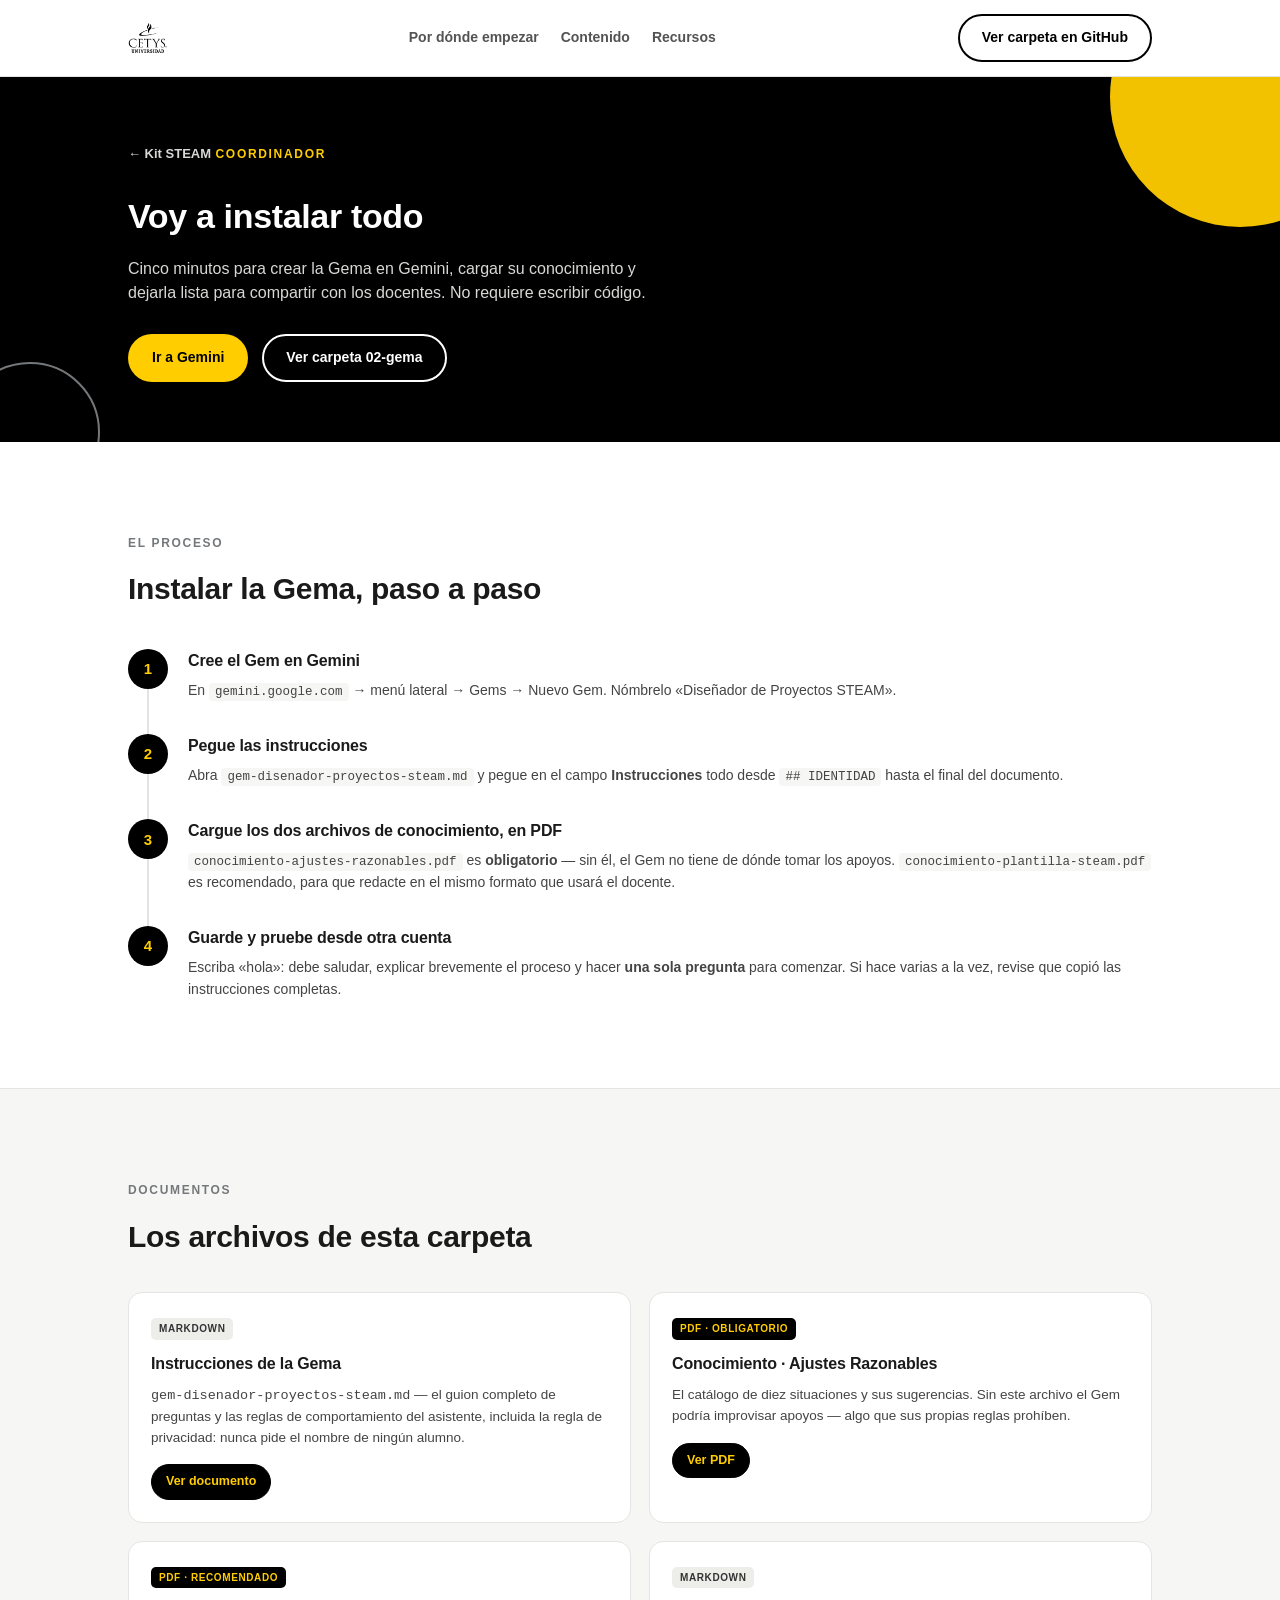
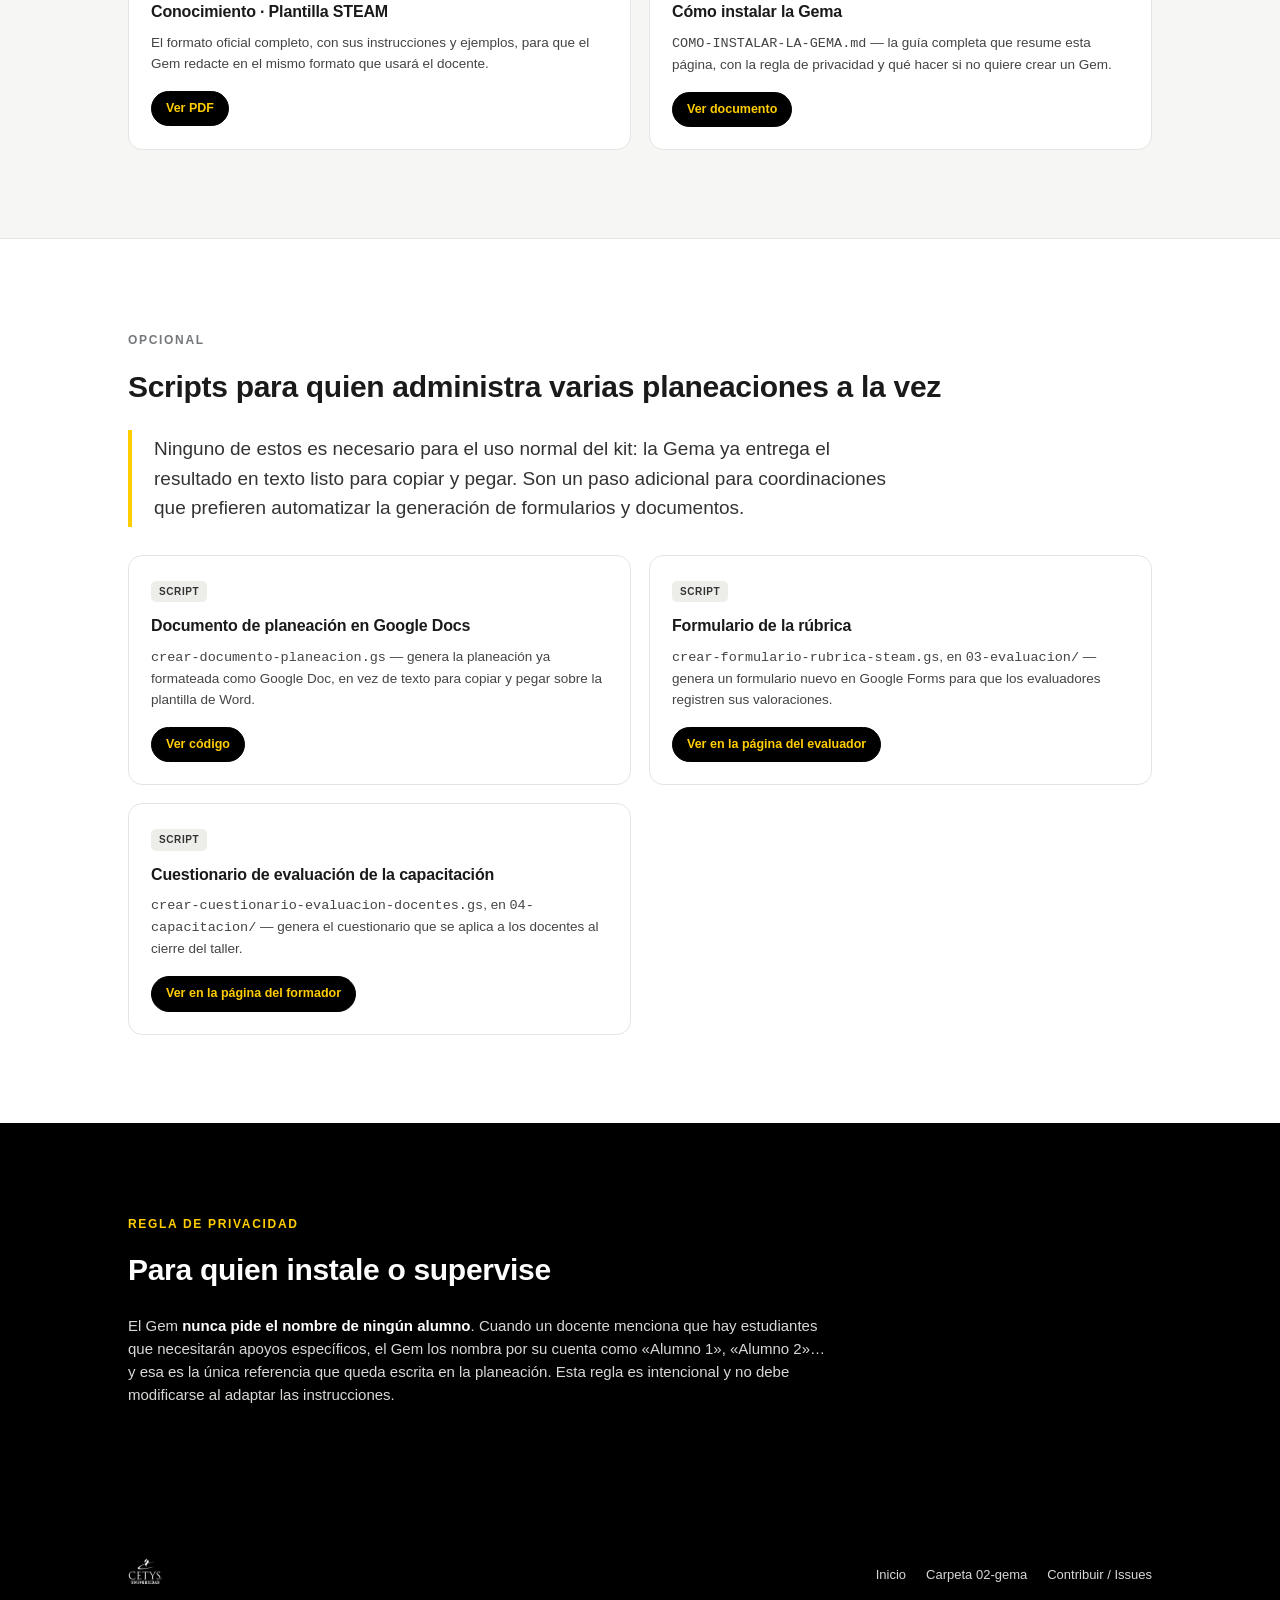
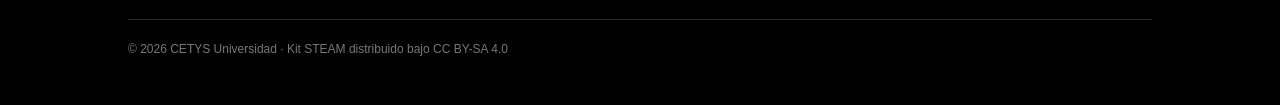
==== docs/coordinador.html @ f5e4ce86 "Se agregan sub carpetas a por rol" ====
<!DOCTYPE html>
<html lang="es">
<head>
<meta charset="UTF-8">
<meta name="viewport" content="width=device-width, initial-scale=1.0">
<title>Coordinador · Kit STEAM · CETYS</title>
<meta name="description" content="Guía detallada para el coordinador: cómo instalar la Gema, cargar su conocimiento y usar los scripts opcionales de Google Apps Script.">
<link rel="stylesheet" href="assets/styles.css">
</head>
<body>

<header class="site-nav">
  <div class="nav-inner">
    <a class="logo-link" href="index.html"><img src="assets/cetys-logotipo-negro.png" alt="CETYS Universidad"></a>
    <nav class="nav-links">
      <a href="index.html#empezar">Por dónde empezar</a>
      <a href="index.html#contenido">Contenido</a>
      <a href="index.html#recursos">Recursos</a>
    </nav>
    <a class="btn btn-outline-black nav-cta" href="https://github.com/eruelas-cetys/steam/tree/main/02-gema" target="_blank" rel="noopener">Ver carpeta en GitHub</a>
  </div>
</header>

<section class="role-hero">
  <div class="circle rc1"></div>
  <div class="circle rc2"></div>
  <div class="wrap role-hero-inner">
    <a class="breadcrumb" href="index.html">← Kit STEAM</a>
    <span class="eyebrow on-black">Coordinador</span>
    <h1>Voy a instalar todo</h1>
    <p class="lead">Cinco minutos para crear la Gema en Gemini, cargar su conocimiento y dejarla lista para compartir con los docentes. No requiere escribir código.</p>
    <div class="hero-ctas">
      <a class="btn btn-yellow" href="https://gemini.google.com" target="_blank" rel="noopener">Ir a Gemini</a>
      <a class="btn btn-outline-white" href="https://github.com/eruelas-cetys/steam/tree/main/02-gema" target="_blank" rel="noopener">Ver carpeta 02-gema</a>
    </div>
  </div>
</section>

<section>
  <div class="wrap">
    <span class="eyebrow">El proceso</span>
    <h2>Instalar la Gema, paso a paso</h2>
    <div class="steps-list">
      <div class="step">
        <div class="num">1</div>
        <div class="content">
          <h3>Cree el Gem en Gemini</h3>
          <p>En <code>gemini.google.com</code> → menú lateral → Gems → Nuevo Gem. Nómbrelo «Diseñador de Proyectos STEAM».</p>
        </div>
      </div>
      <div class="step">
        <div class="num">2</div>
        <div class="content">
          <h3>Pegue las instrucciones</h3>
          <p>Abra <code>gem-disenador-proyectos-steam.md</code> y pegue en el campo <strong>Instrucciones</strong> todo desde <code>## IDENTIDAD</code> hasta el final del documento.</p>
        </div>
      </div>
      <div class="step">
        <div class="num">3</div>
        <div class="content">
          <h3>Cargue los dos archivos de conocimiento, en PDF</h3>
          <p><code>conocimiento-ajustes-razonables.pdf</code> es <strong>obligatorio</strong> — sin él, el Gem no tiene de dónde tomar los apoyos. <code>conocimiento-plantilla-steam.pdf</code> es recomendado, para que redacte en el mismo formato que usará el docente.</p>
        </div>
      </div>
      <div class="step">
        <div class="num">4</div>
        <div class="content">
          <h3>Guarde y pruebe desde otra cuenta</h3>
          <p>Escriba «hola»: debe saludar, explicar brevemente el proceso y hacer <strong>una sola pregunta</strong> para comenzar. Si hace varias a la vez, revise que copió las instrucciones completas.</p>
        </div>
      </div>
    </div>
  </div>
</section>

<section class="fases-section">
  <div class="wrap">
    <span class="eyebrow">Documentos</span>
    <h2>Los archivos de esta carpeta</h2>
    <div class="doc-cards">
      <div class="doc-card">
        <span class="filetag md">MARKDOWN</span>
        <h3>Instrucciones de la Gema</h3>
        <p><code>gem-disenador-proyectos-steam.md</code> — el guion completo de preguntas y las reglas de comportamiento del asistente, incluida la regla de privacidad: nunca pide el nombre de ningún alumno.</p>
        <div class="doc-links">
          <a class="primary" href="https://github.com/eruelas-cetys/steam/blob/main/02-gema/gem-disenador-proyectos-steam.md" target="_blank" rel="noopener">Ver documento</a>
        </div>
      </div>
      <div class="doc-card">
        <span class="filetag pdf">PDF · OBLIGATORIO</span>
        <h3>Conocimiento · Ajustes Razonables</h3>
        <p>El catálogo de diez situaciones y sus sugerencias. Sin este archivo el Gem podría improvisar apoyos — algo que sus propias reglas prohíben.</p>
        <div class="doc-links">
          <a class="primary" href="https://github.com/eruelas-cetys/steam/blob/main/02-gema/conocimiento-ajustes-razonables.pdf" target="_blank" rel="noopener">Ver PDF</a>
        </div>
      </div>
      <div class="doc-card">
        <span class="filetag pdf">PDF · RECOMENDADO</span>
        <h3>Conocimiento · Plantilla STEAM</h3>
        <p>El formato oficial completo, con sus instrucciones y ejemplos, para que el Gem redacte en el mismo formato que usará el docente.</p>
        <div class="doc-links">
          <a class="primary" href="https://github.com/eruelas-cetys/steam/blob/main/02-gema/conocimiento-plantilla-steam.pdf" target="_blank" rel="noopener">Ver PDF</a>
        </div>
      </div>
      <div class="doc-card">
        <span class="filetag md">MARKDOWN</span>
        <h3>Cómo instalar la Gema</h3>
        <p><code>COMO-INSTALAR-LA-GEMA.md</code> — la guía completa que resume esta página, con la regla de privacidad y qué hacer si no quiere crear un Gem.</p>
        <div class="doc-links">
          <a class="primary" href="https://github.com/eruelas-cetys/steam/blob/main/02-gema/COMO-INSTALAR-LA-GEMA.md" target="_blank" rel="noopener">Ver documento</a>
        </div>
      </div>
    </div>
  </div>
</section>

<section>
  <div class="wrap">
    <span class="eyebrow">Opcional</span>
    <h2>Scripts para quien administra varias planeaciones a la vez</h2>
    <p class="callout">Ninguno de estos es necesario para el uso normal del kit: la Gema ya entrega el resultado en texto listo para copiar y pegar. Son un paso adicional para coordinaciones que prefieren automatizar la generación de formularios y documentos.</p>
    <div class="doc-cards" style="margin-top:28px;">
      <div class="doc-card">
        <span class="filetag code">SCRIPT</span>
        <h3>Documento de planeación en Google Docs</h3>
        <p><code>crear-documento-planeacion.gs</code> — genera la planeación ya formateada como Google Doc, en vez de texto para copiar y pegar sobre la plantilla de Word.</p>
        <div class="doc-links">
          <a class="primary" href="https://github.com/eruelas-cetys/steam/blob/main/05-opcional/crear-documento-planeacion.gs" target="_blank" rel="noopener">Ver código</a>
        </div>
      </div>
      <div class="doc-card">
        <span class="filetag code">SCRIPT</span>
        <h3>Formulario de la rúbrica</h3>
        <p><code>crear-formulario-rubrica-steam.gs</code>, en <code>03-evaluacion/</code> — genera un formulario nuevo en Google Forms para que los evaluadores registren sus valoraciones.</p>
        <div class="doc-links">
          <a class="primary" href="evaluador.html">Ver en la página del evaluador</a>
        </div>
      </div>
      <div class="doc-card">
        <span class="filetag code">SCRIPT</span>
        <h3>Cuestionario de evaluación de la capacitación</h3>
        <p><code>crear-cuestionario-evaluacion-docentes.gs</code>, en <code>04-capacitacion/</code> — genera el cuestionario que se aplica a los docentes al cierre del taller.</p>
        <div class="doc-links">
          <a class="primary" href="formador.html">Ver en la página del formador</a>
        </div>
      </div>
    </div>
  </div>
</section>

<section class="recursos">
  <div class="wrap">
    <span class="eyebrow on-black">Regla de privacidad</span>
    <h2>Para quien instale o supervise</h2>
    <p style="max-width:700px; color:#D8D8D6; font-size:15px;">El Gem <strong style="color:#fff;">nunca pide el nombre de ningún alumno</strong>. Cuando un docente menciona que hay estudiantes que necesitarán apoyos específicos, el Gem los nombra por su cuenta como «Alumno 1», «Alumno 2»… y esa es la única referencia que queda escrita en la planeación. Esta regla es intencional y no debe modificarse al adaptar las instrucciones.</p>
  </div>
</section>

<footer>
  <div class="wrap">
    <div class="footer-inner">
      <a class="logo-link" href="index.html"><img src="assets/cetys-logotipo-blanco.png" alt="CETYS Universidad" style="height:26px;"></a>
      <div class="footer-links">
        <a href="index.html">Inicio</a>
        <a href="https://github.com/eruelas-cetys/steam/tree/main/02-gema" target="_blank" rel="noopener">Carpeta 02-gema</a>
        <a href="https://github.com/eruelas-cetys/steam/issues" target="_blank" rel="noopener">Contribuir / Issues</a>
      </div>
    </div>
    <p class="copyright">© 2026 CETYS Universidad · Kit STEAM distribuido bajo CC BY-SA 4.0</p>
  </div>
</footer>

</body>
</html>
---- docs/assets/styles.css ----
:root{
  --black:#000000;
  --grey:#75787B;
  --yellow:#FFCD00;
  --white:#FFFFFF;
  --offwhite:#F6F6F4;
  --line:#E4E4E1;
  --ink:#1A1A1A;
}
*{box-sizing:border-box;}
html{scroll-behavior:smooth;}
body{
  margin:0;
  font-family:-apple-system,BlinkMacSystemFont,"Segoe UI",Roboto,Helvetica,Arial,sans-serif;
  color:var(--ink);
  background:var(--white);
  line-height:1.55;
}
h1,h2,h3{font-weight:800; letter-spacing:-0.01em;}
a{color:inherit;}
.wrap{max-width:1080px; margin:0 auto; padding:0 28px;}
section{padding:88px 0;}
.eyebrow{
  display:inline-block;
  font-size:12px;
  font-weight:700;
  letter-spacing:0.14em;
  text-transform:uppercase;
  color:var(--grey);
  margin-bottom:14px;
}
.eyebrow.on-black{color:var(--yellow);}
h2{font-size:30px; margin:0 0 20px;}
h2 .accent{color:var(--yellow); -webkit-text-stroke:1px var(--black);}

/* ---- Nav ---- */
header.site-nav{
  position:sticky; top:0; z-index:50;
  background:var(--white);
  border-bottom:1px solid var(--line);
}
.nav-inner{
  max-width:1080px; margin:0 auto; padding:14px 28px;
  display:flex; align-items:center; justify-content:space-between; gap:20px;
}
.nav-inner img{height:30px; display:block;}
.nav-inner a.logo-link{display:flex; align-items:center;}
.nav-links{display:flex; gap:22px; font-size:14px; font-weight:600;}
.nav-links a{text-decoration:none; color:var(--ink); opacity:0.75;}
.nav-links a:hover{opacity:1;}
.btn{
  display:inline-block;
  padding:11px 22px;
  border-radius:999px;
  font-weight:700;
  font-size:14px;
  text-decoration:none;
  border:2px solid transparent;
  transition:transform .15s ease;
}
.btn:hover{transform:translateY(-1px);}
.btn-yellow{background:var(--yellow); color:var(--black);}
.btn-outline-black{border-color:var(--black); color:var(--black);}
.btn-outline-white{border-color:var(--white); color:var(--white);}
.btn-outline-yellow{border-color:var(--yellow); color:var(--yellow);}
.nav-cta{display:none;}
@media(min-width:720px){ .nav-cta{display:inline-block;} }

/* ---- Hero (home) ---- */
.hero{
  position:relative;
  background:var(--black);
  color:var(--white);
  overflow:hidden;
  padding:110px 0 96px;
}
.hero .circle{position:absolute; border-radius:50%;}
.hero .c1{width:420px; height:420px; background:var(--yellow); opacity:0.95; right:-140px; top:-160px;}
.hero .c2{width:200px; height:200px; border:2px solid var(--grey); right:60px; bottom:-90px;}
.hero .c3{width:90px; height:90px; background:var(--grey); left:-20px; bottom:40px; opacity:0.5;}
.hero-inner{position:relative; z-index:2;}
.hero h1{font-size:48px; line-height:1.08; margin:0 0 18px; max-width:640px;}
.hero p.lead{font-size:18px; color:#D8D8D6; max-width:560px; margin:0 0 34px;}
.hero-ctas{display:flex; flex-wrap:wrap; gap:14px;}
@media(max-width:600px){ .hero h1{font-size:34px;} .hero .c1{width:280px;height:280px;right:-110px;top:-110px;} }

/* ---- Hero (subpage / role) ---- */
.role-hero{
  position:relative; background:var(--black); color:var(--white);
  overflow:hidden; padding:64px 0 60px;
}
.role-hero .circle{position:absolute; border-radius:50%;}
.role-hero .rc1{width:260px; height:260px; background:var(--yellow); opacity:.95; right:-90px; top:-110px;}
.role-hero .rc2{width:140px; height:140px; border:2px solid var(--grey); left:-40px; bottom:-60px;}
.role-hero-inner{position:relative; z-index:2;}
.breadcrumb{
  font-size:13px; font-weight:600; color:#D8D8D6; text-decoration:none;
  display:inline-flex; align-items:center; gap:6px; margin-bottom:26px;
}
.breadcrumb:hover{color:var(--yellow);}
.role-hero h1{font-size:34px; margin:0 0 14px; max-width:600px;}
.role-hero p.lead{font-size:16px; color:#D8D8D6; max-width:560px; margin:0 0 28px;}

/* ---- Qué resuelve / callouts ---- */
.callout{
  border-left:4px solid var(--yellow);
  padding:4px 0 4px 22px;
  font-size:19px;
  color:#333;
  max-width:760px;
}

/* ---- Fases (home) ---- */
.fases-section{background:var(--offwhite); border-top:1px solid var(--line); border-bottom:1px solid var(--line);}
.fases{display:grid; grid-template-columns:repeat(5,1fr); gap:18px; margin-top:36px;}
@media(max-width:820px){ .fases{grid-template-columns:1fr 1fr;} }
@media(max-width:480px){ .fases{grid-template-columns:1fr;} }
.fase{background:var(--white); border:1px solid var(--line); border-radius:12px; padding:22px 18px;}
.fase .num{
  width:38px; height:38px; border-radius:50%;
  background:var(--black); color:var(--yellow);
  display:flex; align-items:center; justify-content:center;
  font-weight:800; font-size:15px; margin-bottom:14px;
}
.fase h3{font-size:16px; margin:0 0 8px;}
.fase p{font-size:14px; color:var(--grey); margin:0;}
.fase.destacada{border-color:var(--yellow); background:#FFFBEA;}
.fase.destacada .num{background:var(--yellow); color:var(--black);}

/* ---- Cards grid (roles / carpetas, home) ---- */
.grid-cards{display:grid; grid-template-columns:repeat(2,1fr); gap:20px; margin-top:36px;}
@media(max-width:700px){ .grid-cards{grid-template-columns:1fr;} }
.grid-cards.five{grid-template-columns:repeat(3,1fr);}
@media(max-width:900px){ .grid-cards.five{grid-template-columns:repeat(2,1fr);} }
@media(max-width:520px){ .grid-cards.five{grid-template-columns:1fr;} }
.card{
  border:1px solid var(--line); border-radius:14px; padding:26px;
  background:var(--white);
  transition:border-color .15s ease, transform .15s ease;
}
.card:hover{border-color:var(--yellow); transform:translateY(-2px);}
.card .tag{
  display:inline-block; font-size:11px; font-weight:700; letter-spacing:0.08em;
  text-transform:uppercase; color:var(--black); background:var(--yellow);
  padding:3px 9px; border-radius:6px; margin-bottom:14px;
}
.card h3{font-size:17px; margin:0 0 8px;}
.card p{font-size:14px; color:#444; margin:0 0 14px;}
.card a.go{font-size:13px; font-weight:700; text-decoration:none; color:var(--black);}
.card a.go::after{content:" →"; color:var(--yellow); font-weight:900;}

/* ---- Pasos (subpages) ---- */
.steps-list{margin-top:36px; position:relative;}
.step{display:flex; gap:20px; padding-bottom:32px; position:relative;}
.step:last-child{padding-bottom:0;}
.step::before{
  content:""; position:absolute; left:19px; top:40px; bottom:0; width:2px; background:var(--line);
}
.step:last-child::before{display:none;}
.step .num{
  flex:0 0 auto; width:40px; height:40px; border-radius:50%;
  background:var(--black); color:var(--yellow); font-weight:800; font-size:15px;
  display:flex; align-items:center; justify-content:center; z-index:2;
}
.step .content h3{font-size:16px; margin:0 0 6px;}
.step .content p{font-size:14px; color:#444; margin:0;}
.step .content code{background:var(--offwhite); padding:2px 6px; border-radius:4px; font-size:12.5px;}

/* ---- Tarjetas de documento (subpages) ---- */
.doc-cards{display:grid; grid-template-columns:repeat(2,1fr); gap:18px; margin-top:32px;}
@media(max-width:700px){ .doc-cards{grid-template-columns:1fr;} }
.doc-card{border:1px solid var(--line); border-radius:14px; padding:22px; background:var(--white);}
.doc-card .filetag{
  display:inline-block; font-size:10px; font-weight:800; letter-spacing:.06em;
  text-transform:uppercase; padding:3px 8px; border-radius:5px; margin-bottom:12px;
}
.doc-card .filetag.pdf{background:var(--black); color:var(--yellow);}
.doc-card .filetag.docx,
.doc-card .filetag.pptx,
.doc-card .filetag.code,
.doc-card .filetag.md{background:#EDEDEA; color:#333;}
.doc-card h3{font-size:16px; margin:0 0 8px;}
.doc-card p{font-size:13.5px; color:#444; margin:0 0 16px;}
.doc-card .doc-links{display:flex; gap:10px; flex-wrap:wrap;}
.doc-card .doc-links a{
  font-size:12.5px; font-weight:700; text-decoration:none; padding:7px 14px;
  border-radius:999px; border:1.5px solid var(--black); color:var(--black);
}
.doc-card .doc-links a.primary{background:var(--black); color:var(--yellow); border-color:var(--black);}
.doc-card .doc-links a:hover{border-color:var(--yellow);}

.form-callout{
  margin-top:36px; border:1.5px solid var(--yellow); border-radius:12px; background:#FFFBEA; padding:22px 24px;
}
.form-callout .lbl{
  font-size:11px; text-transform:uppercase; letter-spacing:.08em; color:#8A6D00;
  font-weight:800; display:block; margin-bottom:8px;
}
.form-callout p{margin:0 0 14px; font-size:14px; color:#333;}

/* ---- Recursos en vivo (home) ---- */
.recursos{background:var(--black); color:var(--white);}
.recursos h2{color:var(--white);}
.recursos-grid{display:grid; grid-template-columns:repeat(4,1fr); gap:14px; margin-top:32px;}
@media(max-width:820px){ .recursos-grid{grid-template-columns:1fr 1fr;} }
@media(max-width:480px){ .recursos-grid{grid-template-columns:1fr;} }
.recurso-btn{
  display:block; text-align:left; text-decoration:none;
  border:1px solid #333; border-radius:12px; padding:20px;
  color:var(--white); background:#0D0D0D;
}
.recurso-btn:hover{border-color:var(--yellow);}
.recurso-btn .lbl{font-size:12px; text-transform:uppercase; letter-spacing:0.08em; color:var(--yellow); font-weight:700; display:block; margin-bottom:8px;}
.recurso-btn .name{font-size:15px; font-weight:700;}

/* ---- Tres ideas (home) ---- */
.ideas{display:grid; grid-template-columns:repeat(3,1fr); gap:26px; margin-top:36px;}
@media(max-width:820px){ .ideas{grid-template-columns:1fr;} }
.idea{position:relative; padding-left:6px;}
.idea .q{font-size:44px; color:var(--yellow); font-weight:900; line-height:1; display:block; margin-bottom:4px;}
.idea p{font-size:15px; color:#333; margin:0;}
.idea strong{color:var(--black);}

/* ---- Créditos (home) ---- */
.creditos-section{background:var(--offwhite); border-top:1px solid var(--line); border-bottom:1px solid var(--line);}
table.creditos{width:100%; border-collapse:collapse; margin-top:30px; font-size:16px;}
table.creditos th{
  text-align:left; font-size:12px; text-transform:uppercase; letter-spacing:0.08em;
  color:var(--grey); border-bottom:2px solid var(--black); padding:0 12px 10px 0;
}
table.creditos td{padding:14px 12px 14px 0; border-bottom:1px solid var(--line); vertical-align:top; line-height:1.7;}
table.creditos tr:last-child td{border-bottom:none;}
.institucion-line{margin-top:24px; font-size:14px; color:var(--grey);}
.institucion-line strong{color:var(--ink);}

/* ---- Licencia (home) ---- */
.licencia-box{display:flex; gap:24px; align-items:flex-start; flex-wrap:wrap; margin-top:30px;}
.badge-ccbysa{
  flex:0 0 auto; border:2px solid var(--black); border-radius:10px;
  padding:14px 18px; font-size:12px; font-weight:800; letter-spacing:0.04em;
  text-align:center; color:var(--black);
}
.badge-ccbysa span{display:block; font-size:10px; font-weight:600; color:var(--grey); margin-top:4px;}
.cita-box{
  flex:1; min-width:260px; background:var(--offwhite); border:1px solid var(--line);
  border-left:4px solid var(--yellow); border-radius:8px; padding:18px 20px;
  font-family:ui-monospace,SFMono-Regular,Menlo,Consolas,monospace; font-size:13px; color:#333;
}

/* ---- Footer ---- */
footer{background:var(--black); color:#B9B9B7; padding:48px 0 36px;}
.footer-inner{display:flex; justify-content:space-between; align-items:center; flex-wrap:wrap; gap:20px;}
.footer-links{display:flex; gap:20px; font-size:13px; flex-wrap:wrap;}
.footer-links a{text-decoration:none; color:#D8D8D6;}
.footer-links a:hover{color:var(--yellow);}
.footer-qr{display:flex; align-items:center; gap:12px;}
.footer-qr img{width:56px; height:56px; border-radius:6px; background:#fff; padding:4px;}
.footer-qr span{font-size:12px; color:var(--grey); max-width:120px; line-height:1.3;}
.copyright{font-size:12px; color:var(--grey); margin-top:28px; border-top:1px solid #2A2A2A; padding-top:20px;}
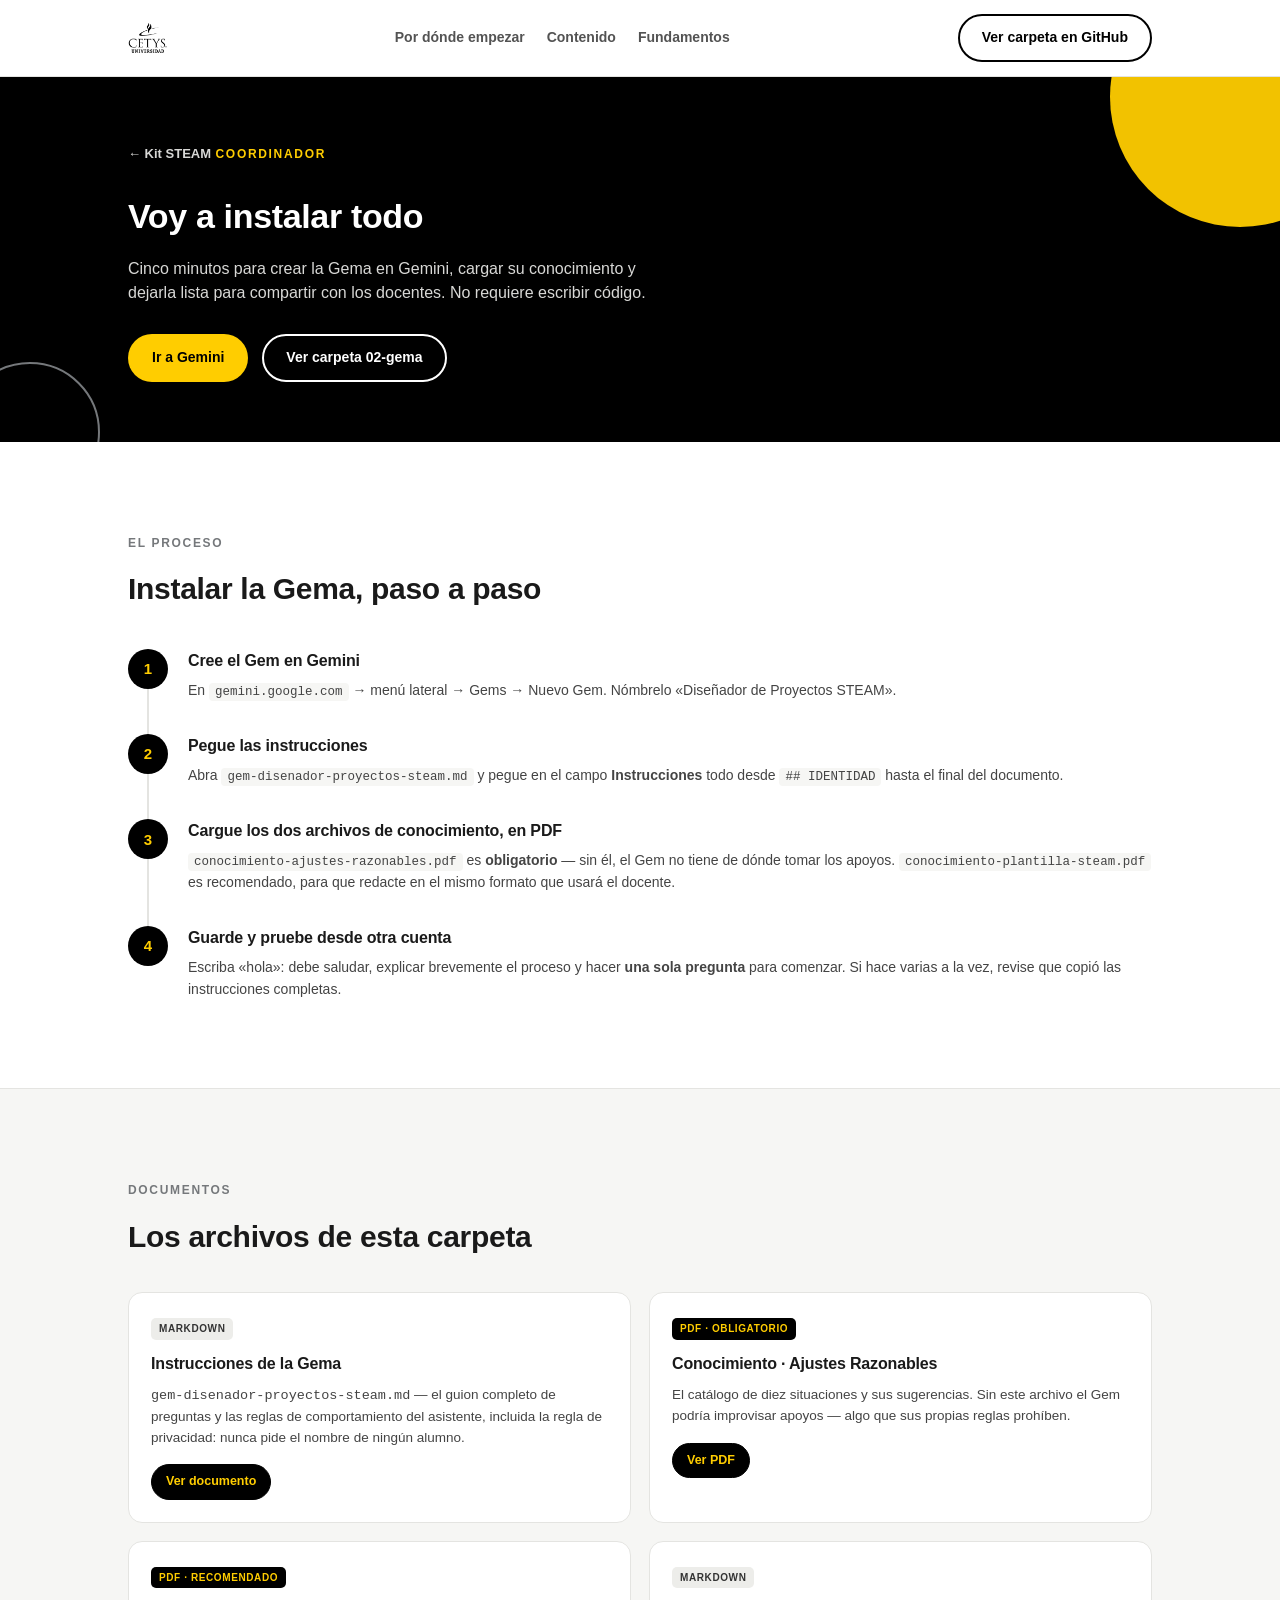
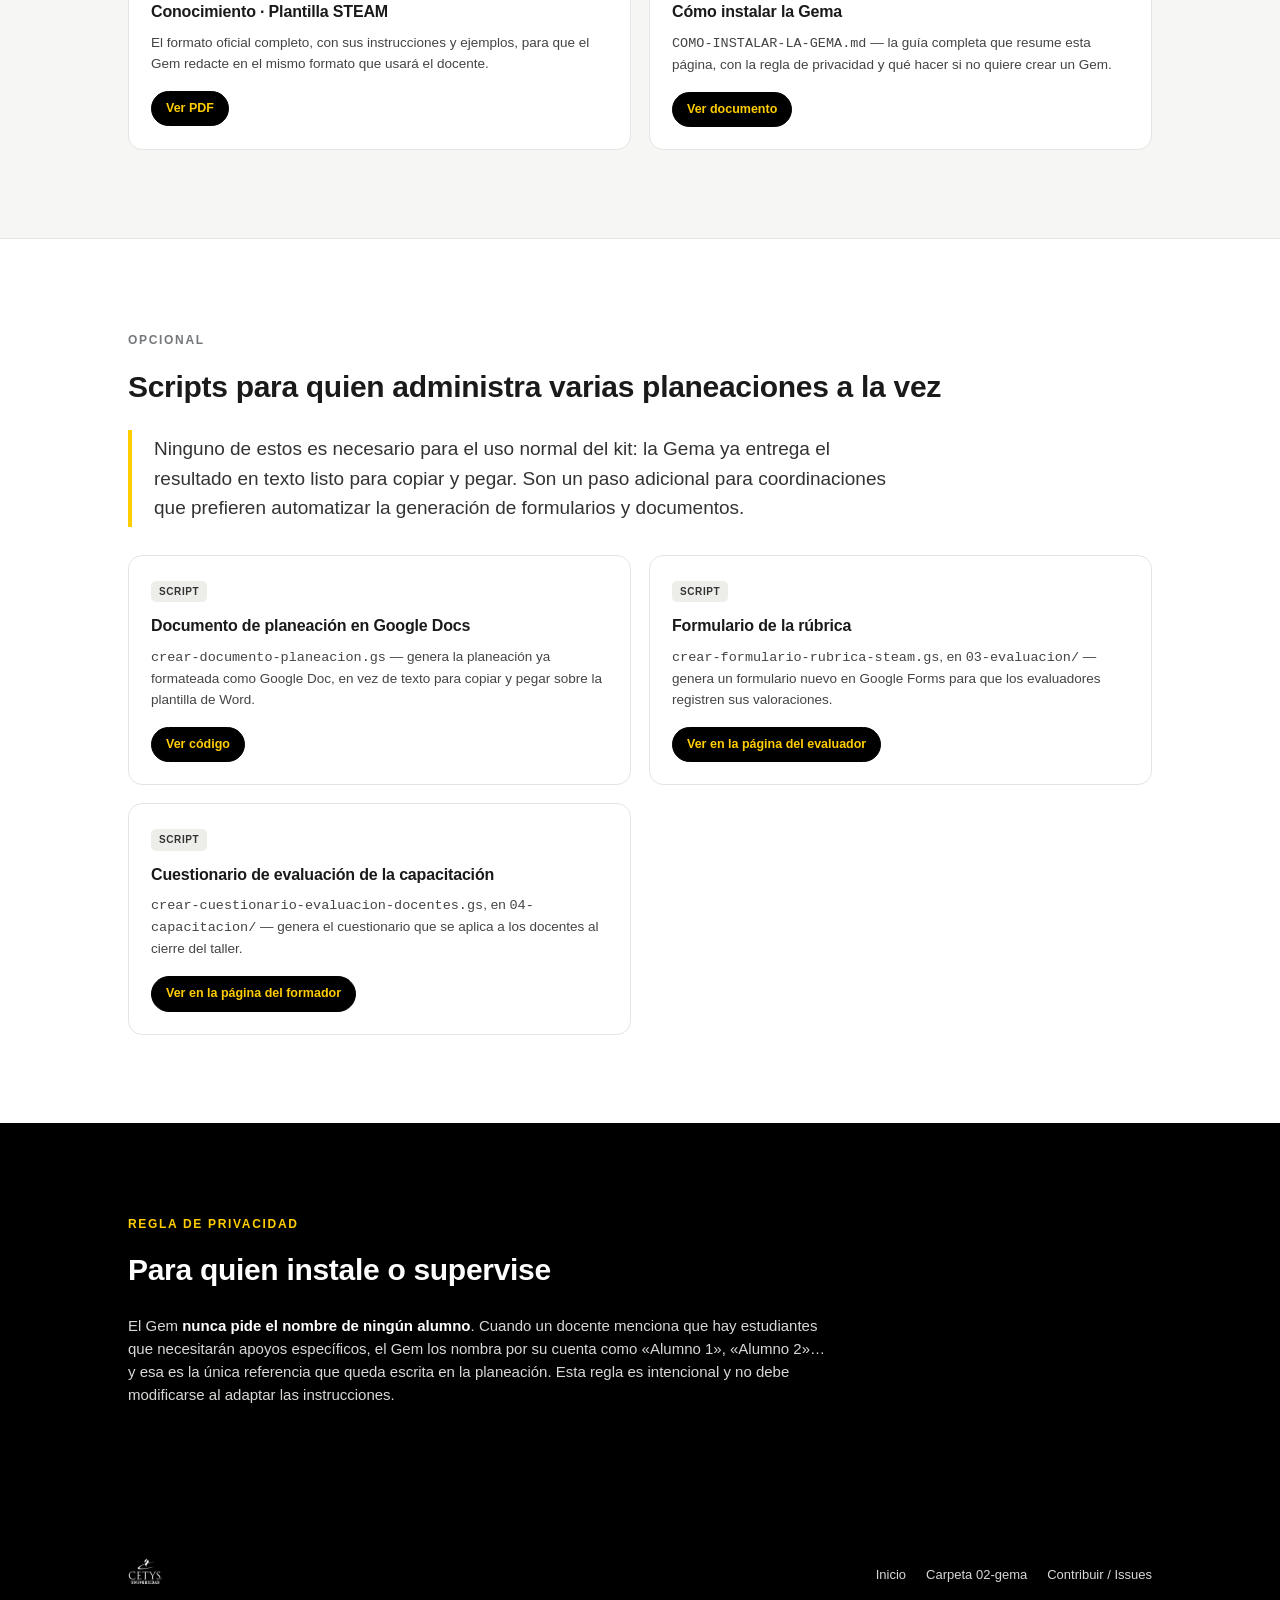
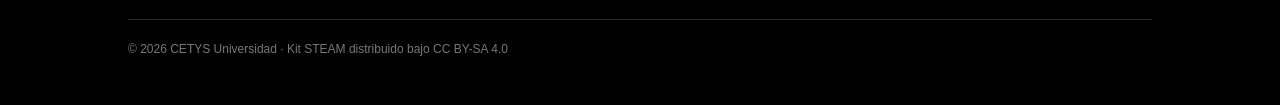
==== commit 293424b4: "Se modifica, lo que se usa por el marco documental del proyecto" ====
--- a/docs/coordinador.html
+++ b/docs/coordinador.html
@@ -15,7 +15,7 @@
     <nav class="nav-links">
       <a href="index.html#empezar">Por dónde empezar</a>
       <a href="index.html#contenido">Contenido</a>
-      <a href="index.html#recursos">Recursos</a>
+      <a href="index.html#fundamentos">Fundamentos</a>
     </nav>
     <a class="btn btn-outline-black nav-cta" href="https://github.com/eruelas-cetys/steam/tree/main/02-gema" target="_blank" rel="noopener">Ver carpeta en GitHub</a>
   </div>
--- a/docs/assets/styles.css
+++ b/docs/assets/styles.css
@@ -210,8 +210,13 @@
   color:var(--white); background:#0D0D0D;
 }
 .recurso-btn:hover{border-color:var(--yellow);}
-.recurso-btn .lbl{font-size:12px; text-transform:uppercase; letter-spacing:0.08em; color:var(--yellow); font-weight:700; display:block; margin-bottom:8px;}
-.recurso-btn .name{font-size:15px; font-weight:700;}
+.recurso-btn .lbl{font-size:11px; text-transform:uppercase; letter-spacing:0.08em; color:var(--yellow); font-weight:700; display:block; margin-bottom:8px;}
+.recurso-btn .name{font-size:15px; font-weight:700; display:block;}
+.recurso-btn .desc{font-size:12.5px; color:#B9B9B7; margin:8px 0 0; line-height:1.5;}
+.recursos-grid.five{grid-template-columns:repeat(5,1fr);}
+@media(max-width:1000px){ .recursos-grid.five{grid-template-columns:repeat(3,1fr);} }
+@media(max-width:640px){ .recursos-grid.five{grid-template-columns:1fr 1fr;} }
+@media(max-width:480px){ .recursos-grid.five{grid-template-columns:1fr;} }
 
 /* ---- Tres ideas (home) ---- */
 .ideas{display:grid; grid-template-columns:repeat(3,1fr); gap:26px; margin-top:36px;}
